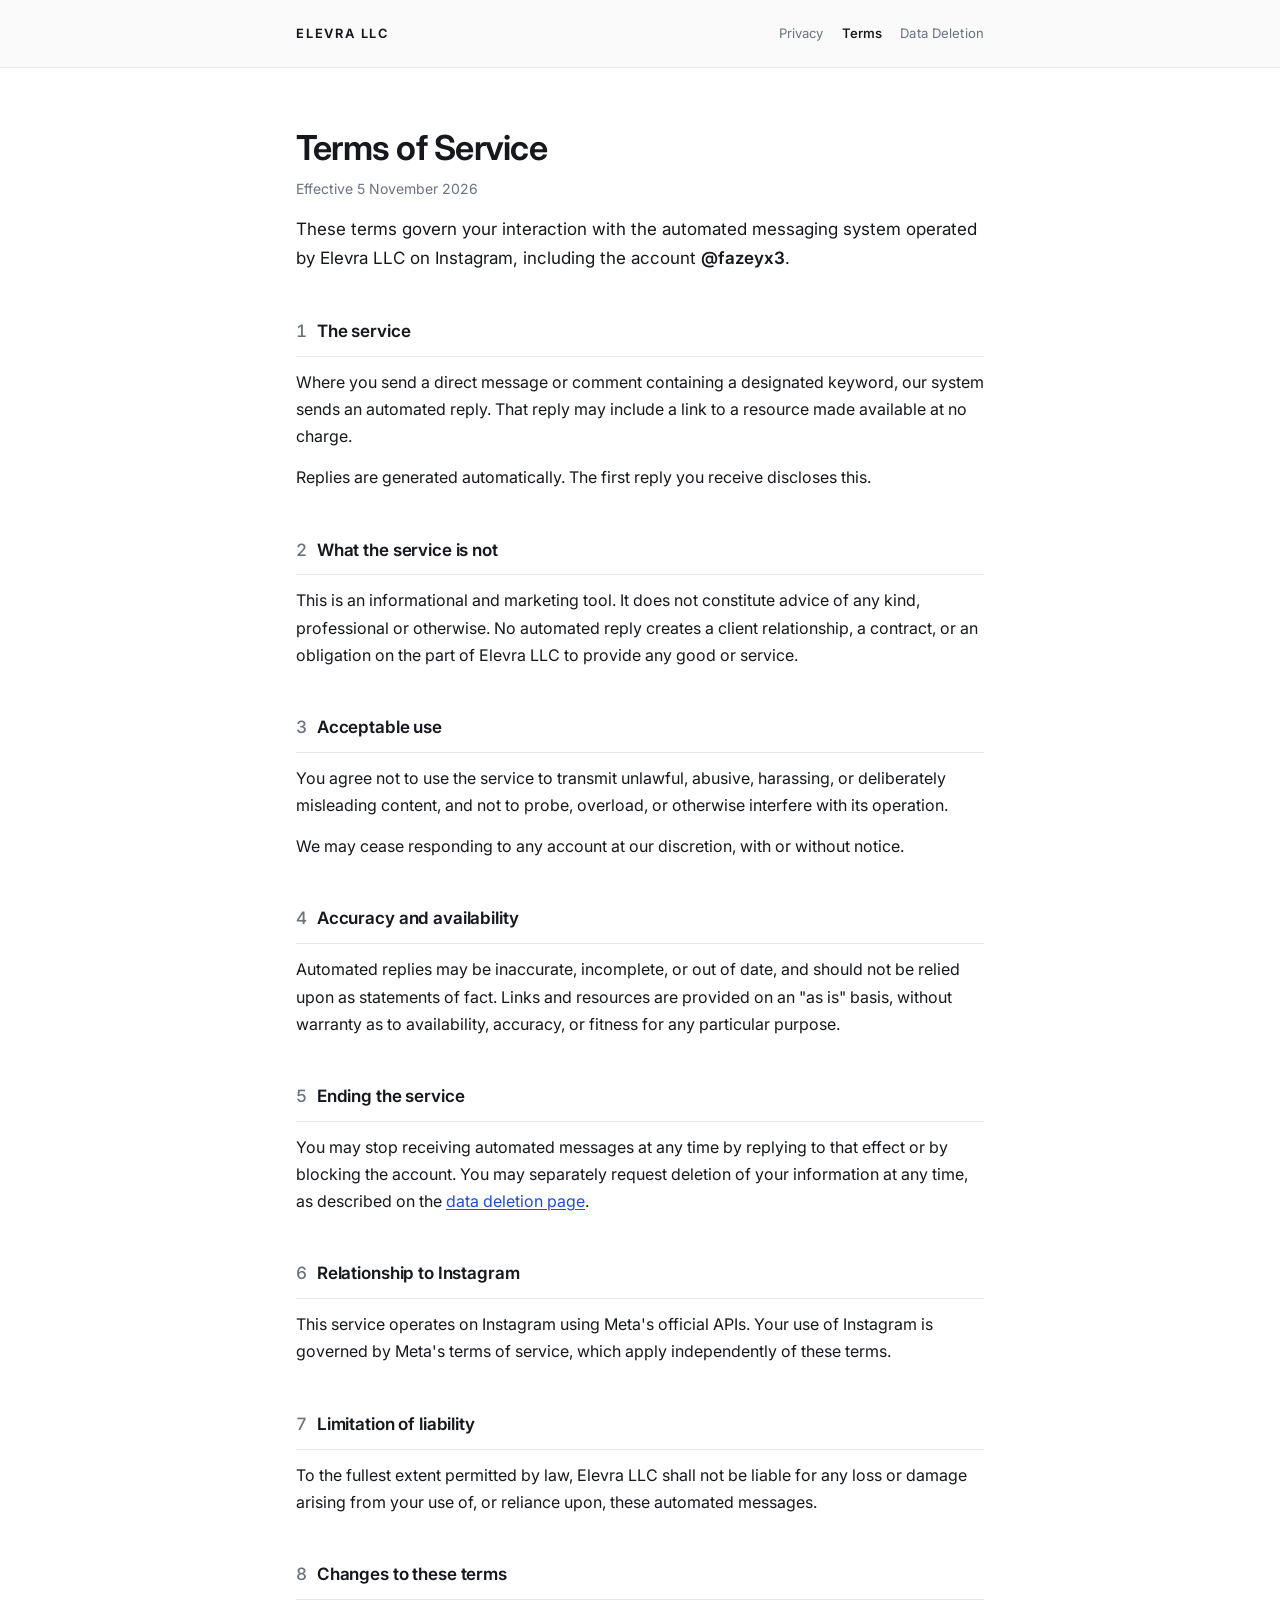
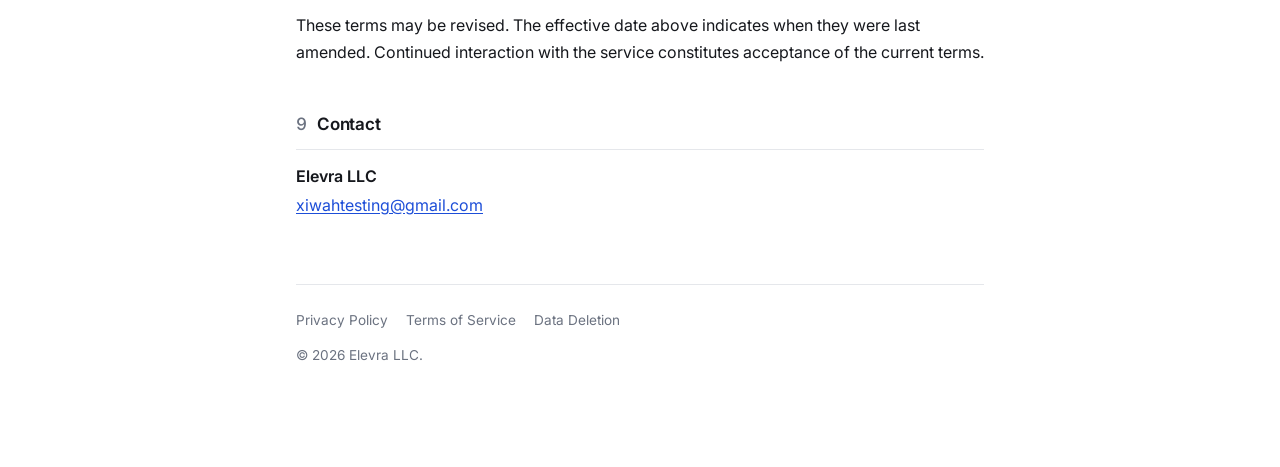
==== terms.html @ ef1cdc32 "Create terms.html" ====
<!doctype html>
<html lang="en">
<head>
<meta charset="utf-8">
<meta name="viewport" content="width=device-width, initial-scale=1">
<title>Terms of Service | Elevra LLC</title>
<meta name="description" content="Terms governing use of Elevra LLC's automated Instagram messaging.">
<link rel="preconnect" href="https://fonts.googleapis.com">
<link rel="preconnect" href="https://fonts.gstatic.com" crossorigin>
<link rel="stylesheet" href="https://fonts.googleapis.com/css2?family=Inter:wght@400;500;600;650&display=swap">
<link rel="stylesheet" href="style.css">
</head>
<body>

<header class="masthead">
  <div class="masthead-inner">
    <a class="wordmark" href="index.html">Elevra LLC</a>
    <nav>
      <a href="privacy.html">Privacy</a>
      <a href="terms.html" aria-current="page">Terms</a>
      <a href="data-deletion.html">Data Deletion</a>
    </nav>
  </div>
</header>

<main>

  <h1 class="doc-title">Terms of Service</h1>
  <p class="effective">Effective 5 November 2026</p>
  <p class="lede">These terms govern your interaction with the automated messaging system operated by Elevra LLC on Instagram, including the account <strong>@fazeyx3</strong>.</p>

  <section>
    <h2><span class="num">1</span>The service</h2>
    <p>Where you send a direct message or comment containing a designated keyword, our system sends an automated reply. That reply may include a link to a resource made available at no charge.</p>
    <p>Replies are generated automatically. The first reply you receive discloses this.</p>
  </section>

  <section>
    <h2><span class="num">2</span>What the service is not</h2>
    <p>This is an informational and marketing tool. It does not constitute advice of any kind, professional or otherwise. No automated reply creates a client relationship, a contract, or an obligation on the part of Elevra LLC to provide any good or service.</p>
  </section>

  <section>
    <h2><span class="num">3</span>Acceptable use</h2>
    <p>You agree not to use the service to transmit unlawful, abusive, harassing, or deliberately misleading content, and not to probe, overload, or otherwise interfere with its operation.</p>
    <p>We may cease responding to any account at our discretion, with or without notice.</p>
  </section>

  <section>
    <h2><span class="num">4</span>Accuracy and availability</h2>
    <p>Automated replies may be inaccurate, incomplete, or out of date, and should not be relied upon as statements of fact. Links and resources are provided on an "as is" basis, without warranty as to availability, accuracy, or fitness for any particular purpose.</p>
  </section>

  <section>
    <h2><span class="num">5</span>Ending the service</h2>
    <p>You may stop receiving automated messages at any time by replying to that effect or by blocking the account. You may separately request deletion of your information at any time, as described on the <a href="data-deletion.html">data deletion page</a>.</p>
  </section>

  <section>
    <h2><span class="num">6</span>Relationship to Instagram</h2>
    <p>This service operates on Instagram using Meta's official APIs. Your use of Instagram is governed by Meta's terms of service, which apply independently of these terms.</p>
  </section>

  <section>
    <h2><span class="num">7</span>Limitation of liability</h2>
    <p>To the fullest extent permitted by law, Elevra LLC shall not be liable for any loss or damage arising from your use of, or reliance upon, these automated messages.</p>
  </section>

  <section>
    <h2><span class="num">8</span>Changes to these terms</h2>
    <p>These terms may be revised. The effective date above indicates when they were last amended. Continued interaction with the service constitutes acceptance of the current terms.</p>
  </section>

  <section>
    <h2><span class="num">9</span>Contact</h2>
    <p class="contact-block">
      <span class="org">Elevra LLC</span><br>
      <a href="mailto:xiwahtesting@gmail.com">xiwahtesting@gmail.com</a>
    </p>
  </section>

  <footer>
    <nav>
      <a href="privacy.html">Privacy Policy</a>
      <a href="terms.html">Terms of Service</a>
      <a href="data-deletion.html">Data Deletion</a>
    </nav>
    <p>&copy; 2026 Elevra LLC.</p>
  </footer>

</main>

</body>
</html>
---- style.css ----
:root {
  --bg: #ffffff;
  --surface: #fafafa;
  --fg: #16181d;
  --muted: #6b7280;
  --rule: #e5e7eb;
  --accent: #1d4ed8;
  --wordmark: #16181d;
}

:root:not([data-theme="light"]) { color-scheme: light; }

@media (prefers-color-scheme: dark) {
  :root:not([data-theme="light"]) {
    --bg: #0f1115;
    --surface: #161920;
    --fg: #e8eaed;
    --muted: #9aa1ad;
    --rule: #272b33;
    --accent: #7ba3ff;
    --wordmark: #e8eaed;
    color-scheme: dark;
  }
}

:root[data-theme="dark"] {
  --bg: #0f1115;
  --surface: #161920;
  --fg: #e8eaed;
  --muted: #9aa1ad;
  --rule: #272b33;
  --accent: #7ba3ff;
  --wordmark: #e8eaed;
  color-scheme: dark;
}

* { box-sizing: border-box; }

html { -webkit-text-size-adjust: 100%; }

body {
  margin: 0;
  background: var(--bg);
  color: var(--fg);
  font-family: Inter, -apple-system, BlinkMacSystemFont, "Segoe UI", Helvetica, Arial, sans-serif;
  font-size: 16px;
  line-height: 1.7;
  font-feature-settings: "kern" 1, "liga" 1;
  -webkit-font-smoothing: antialiased;
}

/* Masthead */
.masthead {
  border-bottom: 1px solid var(--rule);
  background: var(--surface);
}

.masthead-inner {
  max-width: 720px;
  margin: 0 auto;
  padding: 22px 16px;
  display: flex;
  align-items: baseline;
  justify-content: space-between;
  gap: 16px;
  flex-wrap: wrap;
}

.wordmark {
  font-weight: 650;
  font-size: 0.8rem;
  letter-spacing: 0.14em;
  text-transform: uppercase;
  color: var(--wordmark);
  text-decoration: none;
  white-space: nowrap;
}

.masthead nav {
  display: flex;
  gap: 18px;
  flex-wrap: wrap;
}

.masthead nav a {
  font-size: 0.82rem;
  color: var(--muted);
  text-decoration: none;
  letter-spacing: 0.01em;
}

.masthead nav a:hover { color: var(--fg); }
.masthead nav a[aria-current="page"] { color: var(--fg); font-weight: 550; }

/* Document body */
main {
  max-width: 720px;
  margin: 0 auto;
  padding: 60px 16px 100px;
}

.doc-title {
  font-size: clamp(1.75rem, 5vw, 2.15rem);
  line-height: 1.15;
  letter-spacing: -0.022em;
  font-weight: 640;
  margin: 0 0 10px;
}

.effective {
  color: var(--muted);
  font-size: 0.875rem;
  margin: 0 0 14px;
}

.lede {
  font-size: 1.0625rem;
  color: var(--fg);
  margin: 0 0 8px;
}

section { margin-top: 44px; }

h2 {
  font-size: 1.0625rem;
  font-weight: 620;
  letter-spacing: -0.008em;
  margin: 0 0 12px;
  padding-bottom: 10px;
  border-bottom: 1px solid var(--rule);
}

h2 .num {
  color: var(--muted);
  font-weight: 500;
  font-variant-numeric: tabular-nums;
  margin-right: 10px;
}

p { margin: 0 0 14px; }

ul, ol { padding-left: 22px; margin: 0 0 14px; }
li { margin: 7px 0; }
li::marker { color: var(--muted); }

a { color: var(--accent); text-decoration: underline; text-underline-offset: 2px; }

strong { font-weight: 620; }

/* Data table */
table {
  width: 100%;
  border-collapse: collapse;
  margin: 4px 0 18px;
  font-size: 0.9375rem;
}

caption {
  caption-side: top;
  text-align: left;
  color: var(--muted);
  font-size: 0.875rem;
  padding-bottom: 10px;
}

th, td {
  text-align: left;
  padding: 11px 14px 11px 0;
  border-bottom: 1px solid var(--rule);
  vertical-align: top;
}

th {
  font-weight: 600;
  font-size: 0.78rem;
  letter-spacing: 0.06em;
  text-transform: uppercase;
  color: var(--muted);
  padding-top: 0;
}

/* Callout */
.callout {
  background: var(--surface);
  border: 1px solid var(--rule);
  border-radius: 8px;
  padding: 20px 22px;
  margin: 4px 0 18px;
}

.callout ol { margin-bottom: 0; }
.callout > :last-child { margin-bottom: 0; }

/* Contact block */
.contact-block {
  line-height: 1.8;
  margin: 0;
}

.contact-block .org { font-weight: 620; }

/* Footer */
footer {
  border-top: 1px solid var(--rule);
  margin-top: 64px;
  padding-top: 24px;
  color: var(--muted);
  font-size: 0.85rem;
}

footer nav {
  display: flex;
  gap: 18px;
  flex-wrap: wrap;
  margin-bottom: 12px;
}

footer nav a { color: var(--muted); text-decoration: none; }
footer nav a:hover { color: var(--fg); text-decoration: underline; }

footer p { margin: 0; }

/* Index page */
.doc-list { list-style: none; padding: 0; margin: 32px 0 0; }

.doc-list li {
  margin: 0;
  border-bottom: 1px solid var(--rule);
}

.doc-list a {
  display: block;
  padding: 20px 0;
  text-decoration: none;
  color: var(--fg);
}

.doc-list a:hover .doc-list-title { color: var(--accent); }

.doc-list-title {
  font-weight: 600;
  font-size: 1.0625rem;
  letter-spacing: -0.01em;
  margin-bottom: 3px;
}

.doc-list-desc { color: var(--muted); font-size: 0.9375rem; line-height: 1.6; }
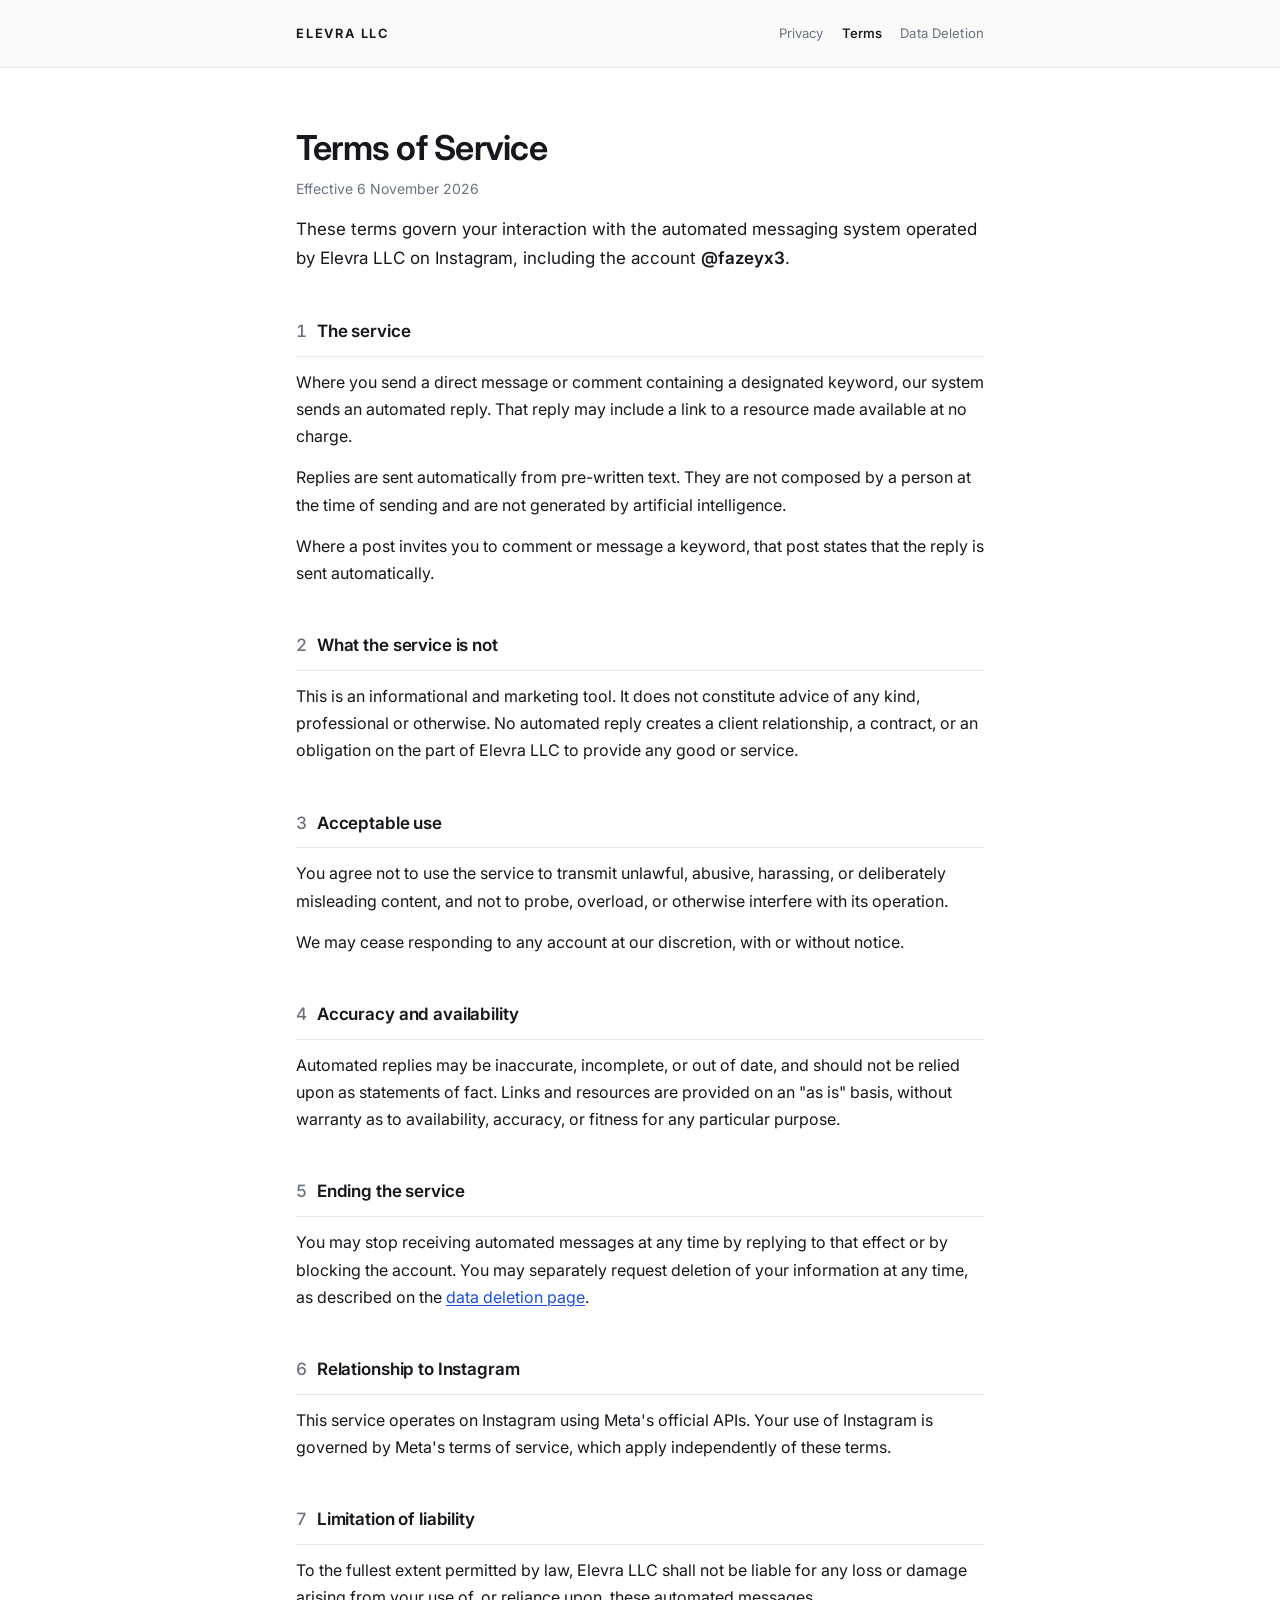
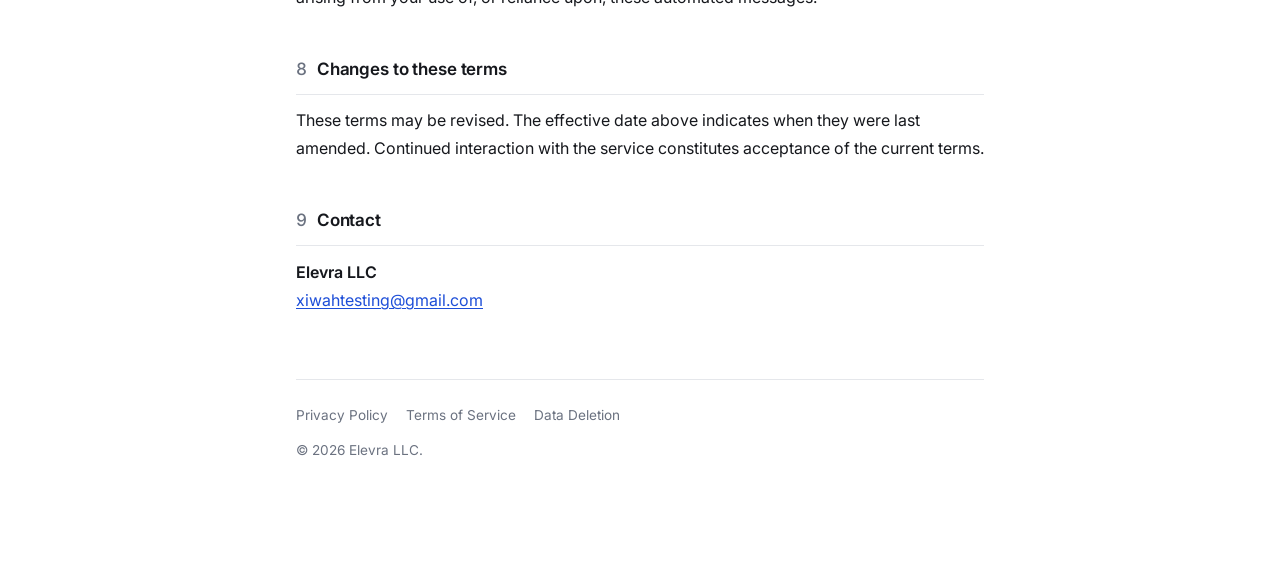
==== commit 53e32ade: "Terms: correct automated reply disclosure wording" ====
--- a/terms.html
+++ b/terms.html
@@ -26,13 +26,14 @@
 <main>
 
   <h1 class="doc-title">Terms of Service</h1>
-  <p class="effective">Effective 5 November 2026</p>
+  <p class="effective">Effective 6 November 2026</p>
   <p class="lede">These terms govern your interaction with the automated messaging system operated by Elevra LLC on Instagram, including the account <strong>@fazeyx3</strong>.</p>
 
   <section>
     <h2><span class="num">1</span>The service</h2>
     <p>Where you send a direct message or comment containing a designated keyword, our system sends an automated reply. That reply may include a link to a resource made available at no charge.</p>
-    <p>Replies are generated automatically. The first reply you receive discloses this.</p>
+    <p>Replies are sent automatically from pre-written text. They are not composed by a person at the time of sending and are not generated by artificial intelligence.</p>
+    <p>Where a post invites you to comment or message a keyword, that post states that the reply is sent automatically.</p>
   </section>
 
   <section>
